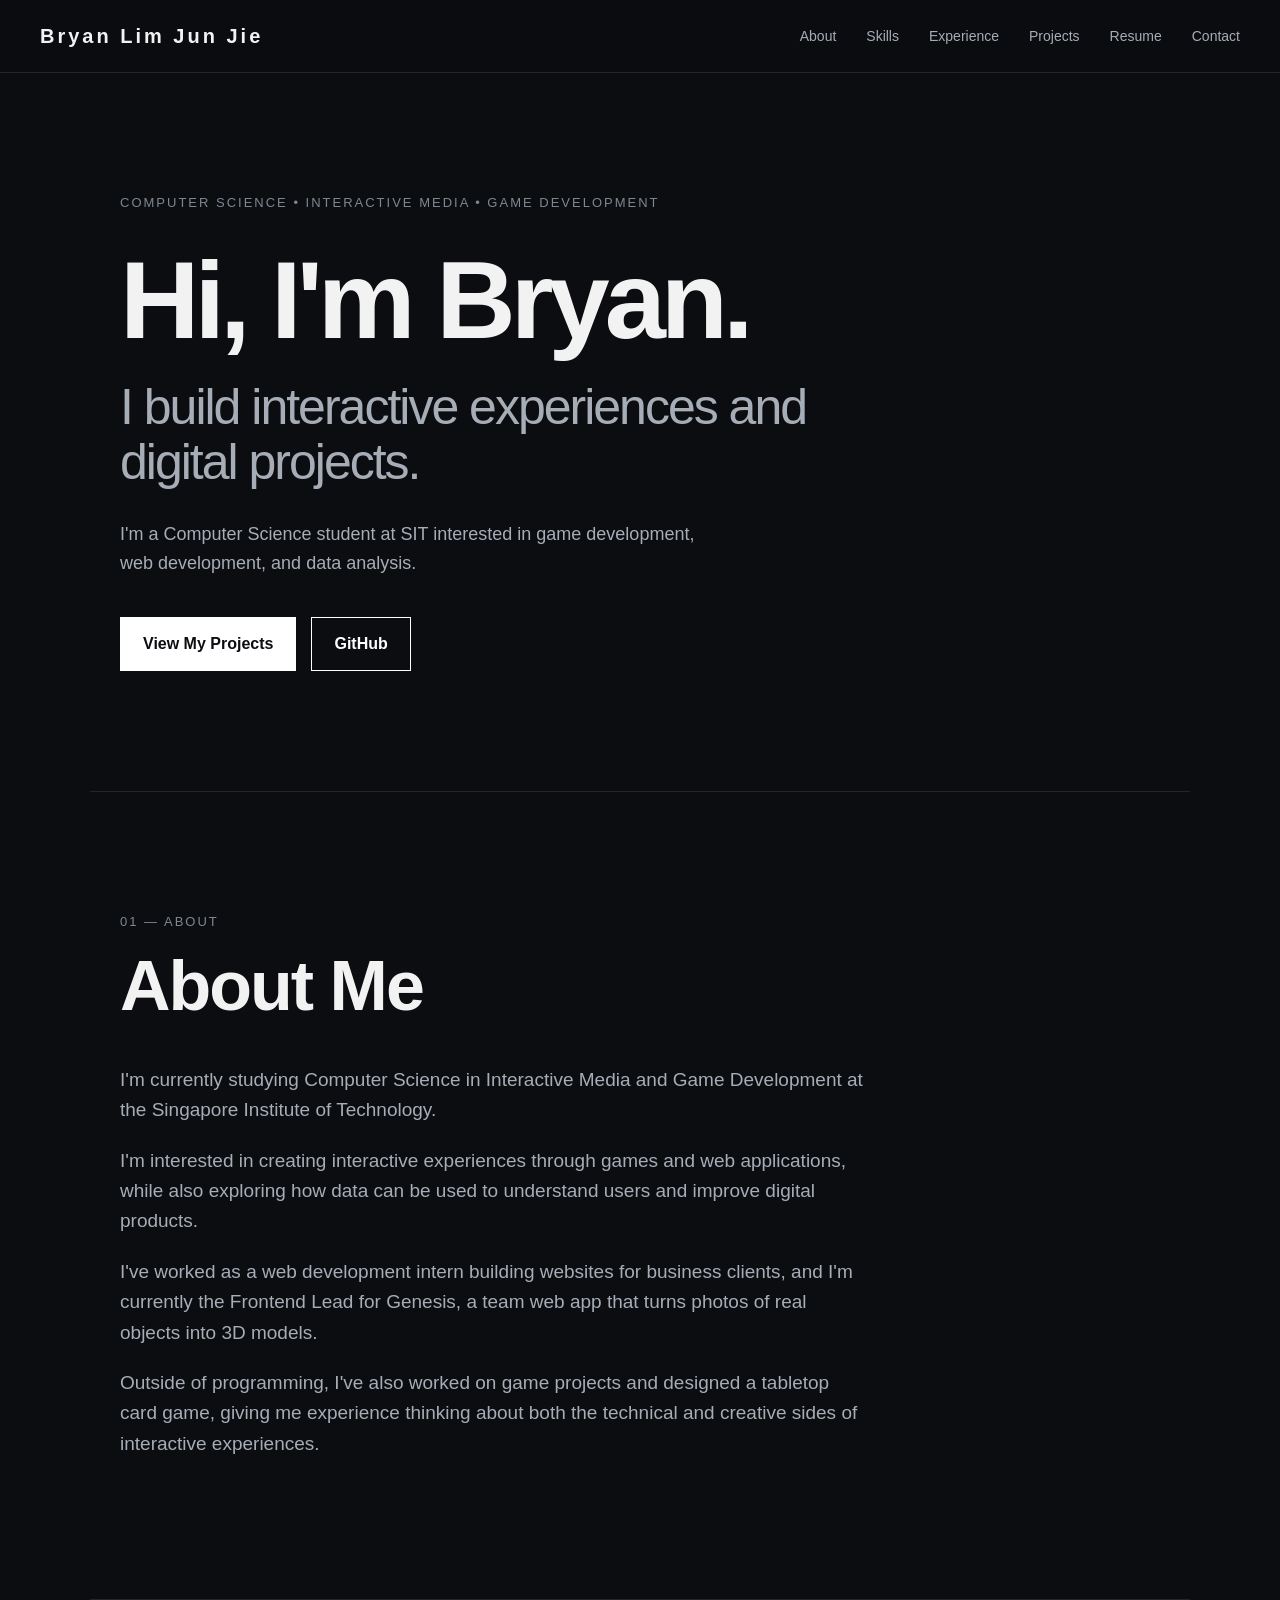
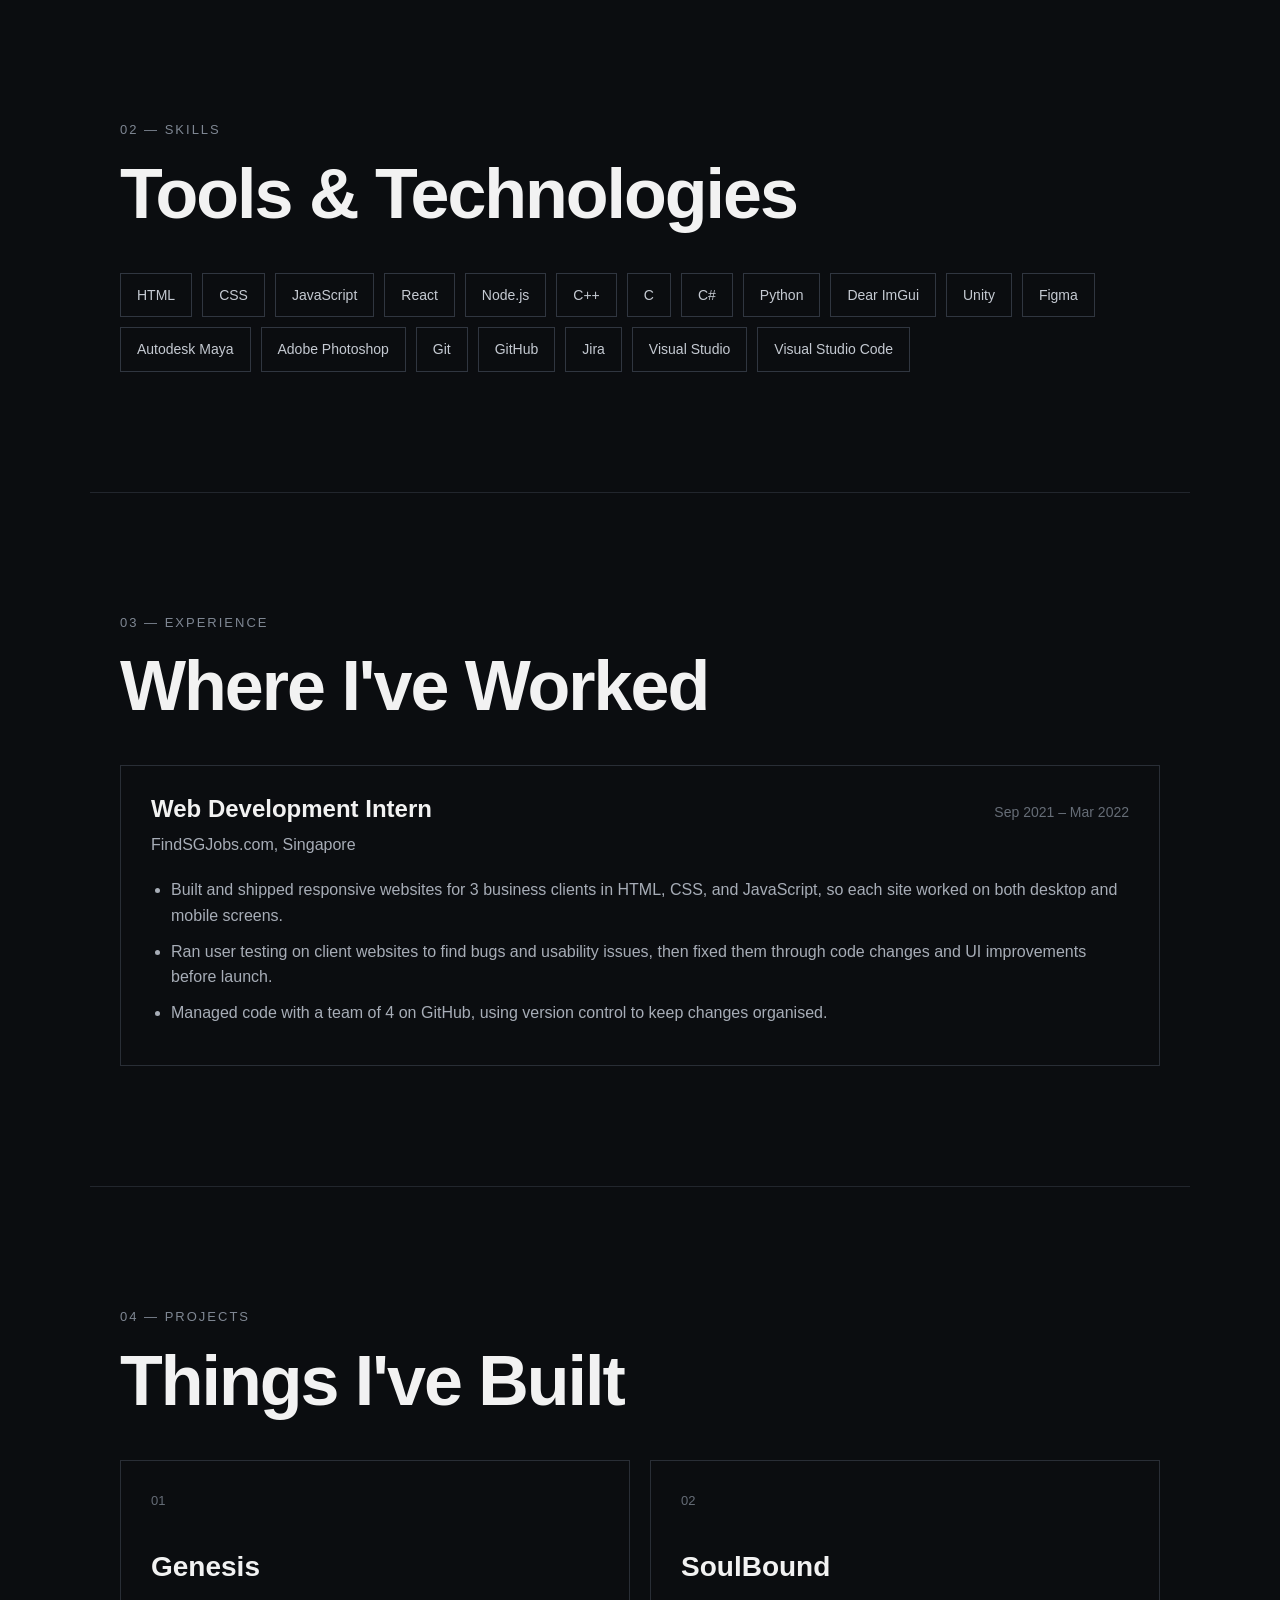
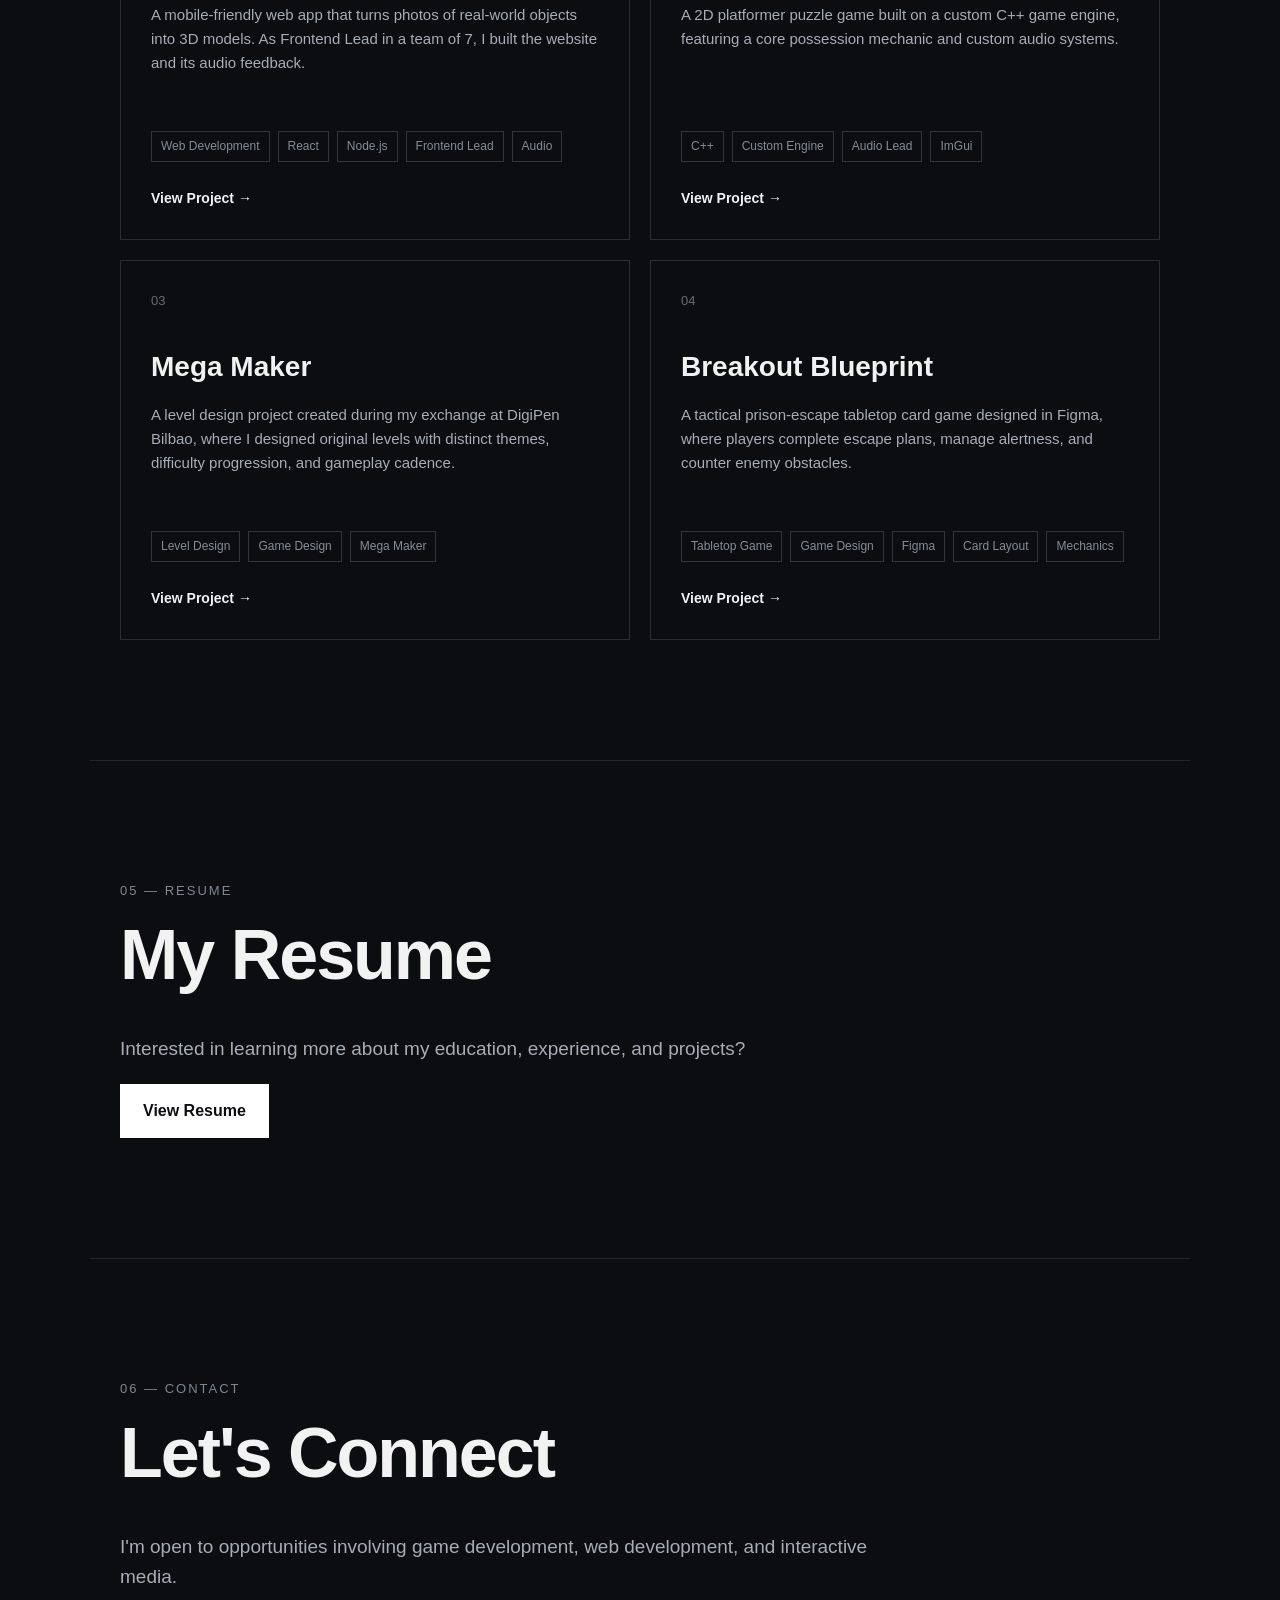
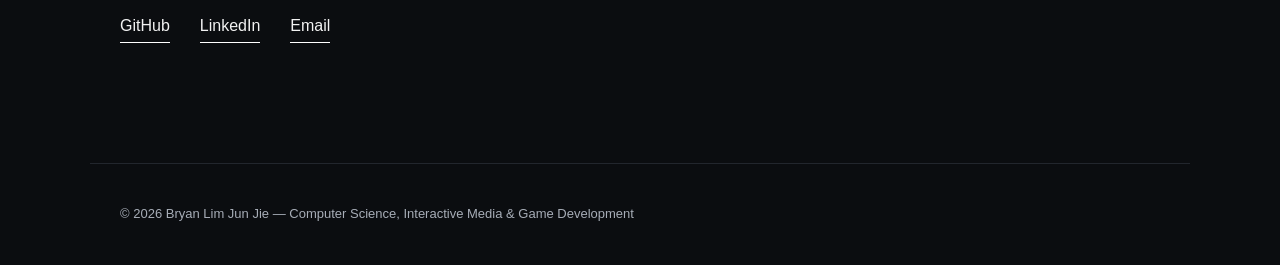
==== index.html @ bdf1694d "Add files via upload" ====
<!DOCTYPE html>
<html lang="en">

<head>
    <meta charset="UTF-8">
    <meta name="viewport" content="width=device-width, initial-scale=1.0">

    <title>Bryan | CS Student & Game Developer</title>

    <meta name="description" content="Portfolio of Bryan Lim Jun Jie, a Computer Science student in Interactive Media and Game Development. Web development, game engine tools, and game design projects.">

    <!-- Link preview when shared on LinkedIn and other sites -->
    <meta property="og:title" content="Bryan Lim Jun Jie | Portfolio">
    <meta property="og:description" content="Web development, game engine tools, and game design projects.">
    <meta property="og:url" content="https://bryanlim-dev.github.io/">
    <meta property="og:type" content="website">

    <link rel="stylesheet" href="style.css">
</head>

<body>

    <!-- Navigation -->
    <nav>
        <div class="logo">Bryan Lim Jun Jie</div>

        <div class="nav-links">
            <a href="#about">About</a>
            <a href="#skills">Skills</a>
            <a href="#experience">Experience</a>
            <a href="#projects">Projects</a>
            <a href="#resume">Resume</a>
            <a href="#contact">Contact</a>
        </div>
    </nav>


    <!-- Hero Section -->
    <section class="hero">

        <p class="eyebrow">COMPUTER SCIENCE • INTERACTIVE MEDIA • GAME DEVELOPMENT</p>

        <h1>
            Hi, I'm Bryan.
        </h1>

        <h2>
            I build interactive experiences and digital projects.
        </h2>

        <p class="hero-description">
            I'm a Computer Science student at SIT interested in
            game development, web development, and data analysis.
        </p>

        <div class="hero-buttons">
            <a href="#projects" class="button">View My Projects</a>
            <a href="https://github.com/bryanlim-dev" class="button secondary" target="_blank" rel="noopener noreferrer">
                GitHub
            </a>
        </div>

    </section>


    <!-- About -->
    <section id="about">

        <p class="section-label">01 — ABOUT</p>

        <h2>About Me</h2>

        <p>
            I'm currently studying Computer Science in Interactive Media
            and Game Development at the Singapore Institute of Technology.
        </p>

        <p>
            I'm interested in creating interactive experiences through
            games and web applications, while also exploring how data
            can be used to understand users and improve digital products.
        </p>

        <p>
            I've worked as a web development intern building websites
            for business clients, and I'm currently the Frontend Lead
            for Genesis, a team web app that turns photos of real
            objects into 3D models.
        </p>

        <p>
            Outside of programming, I've also worked on game projects
            and designed a tabletop card game, giving me experience
            thinking about both the technical and creative sides of
            interactive experiences.
        </p>

    </section>


    <!-- Skills -->
    <section id="skills">

        <p class="section-label">02 — SKILLS</p>

        <h2>Tools & Technologies</h2>

        <div class="skills-list">

            <span>HTML</span>
            <span>CSS</span>
            <span>JavaScript</span>
            <span>React</span>
            <span>Node.js</span>
            <span>C++</span>
            <span>C</span>
            <span>C#</span>
            <span>Python</span>
            <span>Dear ImGui</span>
            <span>Unity</span>
            <span>Figma</span>
            <span>Autodesk Maya</span>
            <span>Adobe Photoshop</span>
            <span>Git</span>
            <span>GitHub</span>
            <span>Jira</span>
            <span>Visual Studio</span>
            <span>Visual Studio Code</span>

        </div>

    </section>


    <!-- Experience -->
    <section id="experience">

        <p class="section-label">03 — EXPERIENCE</p>

        <h2>Where I've Worked</h2>

        <article class="experience-item">

            <div class="experience-header">
                <h3>Web Development Intern</h3>
                <p class="experience-date">Sep 2021 – Mar 2022</p>
            </div>

            <p class="experience-company">FindSGJobs.com, Singapore</p>

            <ul>
                <li>Built and shipped responsive websites for 3 business clients in HTML, CSS, and JavaScript, so each site worked on both desktop and mobile screens.</li>
                <li>Ran user testing on client websites to find bugs and usability issues, then fixed them through code changes and UI improvements before launch.</li>
                <li>Managed code with a team of 4 on GitHub, using version control to keep changes organised.</li>
            </ul>

        </article>

    </section>


    <!-- Projects -->
    <section id="projects">

        <p class="section-label">04 — PROJECTS</p>

        <h2>Things I've Built</h2>

        <div class="projects">

            <!-- Project 1: Genesis -->
            <article class="project-card">

                <p class="project-number">01</p>

                <h3>Genesis</h3>

                <p>
                    A mobile-friendly web app that turns photos of real-world objects into 3D models. As Frontend Lead in a team of 7, I built the website and its audio feedback.
                </p>

                <div class="project-tags">
                    <span>Web Development</span>
                    <span>React</span>
                    <span>Node.js</span>
                    <span>Frontend Lead</span>
                    <span>Audio</span>
                </div>

                <a href="projects/genesis.html" class="project-link">
                    View Project →
                </a>

            </article>


            <!-- Project 2: SoulBound -->
            <article class="project-card">

                <p class="project-number">02</p>

                <h3>SoulBound</h3>

                <p>
                    A 2D platformer puzzle game built on a custom C++ game engine, featuring a core possession mechanic and custom audio systems.
                </p>

                <div class="project-tags">
                    <span>C++</span>
                    <span>Custom Engine</span>
                    <span>Audio Lead</span>
                    <span>ImGui</span>
                </div>

                <a href="projects/soulbound.html" class="project-link">
                    View Project →
                </a>

            </article>


            <!-- Project 3: Mega Maker -->
            <article class="project-card">

                <p class="project-number">03</p>

                <h3>Mega Maker</h3>

                <p>
                    A level design project created during my exchange at
                    DigiPen Bilbao, where I designed original levels with
                    distinct themes, difficulty progression, and gameplay cadence.
                </p>

                <div class="project-tags">
                    <span>Level Design</span>
                    <span>Game Design</span>
                    <span>Mega Maker</span>
                </div>

                <a href="projects/mega-maker.html" class="project-link">
                    View Project →
                </a>

            </article>


            <!-- Project 4: Tabletop Card Game -->
            <article class="project-card">

                <p class="project-number">04</p>

                <h3>Breakout Blueprint</h3>

                <p>
                    A tactical prison-escape tabletop card game designed in Figma, where players complete escape plans, manage alertness, and counter enemy obstacles.
                </p>

                <div class="project-tags">
                    <span>Tabletop Game</span>
                    <span>Game Design</span>
                    <span>Figma</span>
                    <span>Card Layout</span>
                    <span>Mechanics</span>
                </div>

                <a href="projects/breakout-blueprint.html" class="project-link">
                    View Project →
                </a>

            </article>


        </div>

    </section>


    <!-- Resume -->
    <section id="resume">

        <p class="section-label">05 — RESUME</p>

        <h2>My Resume</h2>

        <p>
            Interested in learning more about my education,
            experience, and projects?
        </p>

        <a href="resume/BryanLimJunJie-Resume.pdf" class="button" target="_blank" rel="noopener noreferrer">
            View Resume
        </a>

    </section>


    <!-- Contact -->
    <section id="contact">

        <p class="section-label">06 — CONTACT</p>

        <h2>Let's Connect</h2>

        <p>
            I'm open to opportunities involving game development,
            web development, and interactive media.
        </p>

        <div class="contact-links">

            <a href="https://github.com/bryanlim-dev" target="_blank" rel="noopener noreferrer">
                GitHub
            </a>

            <a href="https://www.linkedin.com/in/bryanlim3/" target="_blank" rel="noopener noreferrer">
                LinkedIn
            </a>

            <a href="mailto:limbryanjj@gmail.com">
                Email
            </a>

        </div>

    </section>


    <footer>
        <p>
            © 2026 Bryan Lim Jun Jie — Computer Science, Interactive Media & Game Development
        </p>
    </footer>

</body>
</html>
---- style.css ----
/* =========================
   BASE STYLES
========================= */

* {
    margin: 0;
    padding: 0;
    box-sizing: border-box;
}

html {
    scroll-behavior: smooth;
}

body {
    font-family: Arial, Helvetica, sans-serif;
    background: #0b0d10;
    color: #f2f2f2;
    line-height: 1.6;
}

h1,
h2,
h3 {
    line-height: 1.1;
}

p {
    color: #a7adb7;
}

a {
    color: inherit;
    text-decoration: none;
}

section {
    max-width: 1100px;
    margin: 0 auto;
    padding: 120px 30px;
}

header.hero {
    max-width: 1100px;
    margin: 0 auto;
    padding: 120px 30px;
}


/* =========================
   NAVIGATION
========================= */

nav {
    position: sticky;
    top: 0;
    z-index: 100;
    display: flex;
    justify-content: space-between;
    align-items: center;
    padding: 20px 40px;
    background: rgba(11, 13, 16, 0.9);
    backdrop-filter: blur(10px);
    border-bottom: 1px solid #22262d;
}

.logo {
    font-size: 20px;
    font-weight: 700;
    letter-spacing: 3px;
}

.nav-links {
    display: flex;
    gap: 30px;
}

    .nav-links a {
        color: #a7adb7;
        font-size: 14px;
        transition: color 0.2s ease;
    }

        .nav-links a:hover {
            color: #ffffff;
        }

.back-link {
    color: #a7adb7;
    font-size: 14px;
    transition: color 0.2s ease;
}

    .back-link:hover {
        color: #ffffff;
    }


/* =========================
   HERO & TYPOGRAPHY
========================= */

.hero {
    min-height: 70vh;
    display: flex;
    flex-direction: column;
    justify-content: center;
    align-items: flex-start;
}

.eyebrow {
    color: #7f8793;
    font-size: 13px;
    letter-spacing: 2px;
    margin-bottom: 25px;
}

.hero h1 {
    font-size: clamp(60px, 10vw, 110px);
    letter-spacing: -5px;
    margin-bottom: 20px;
}

.hero h2 {
    max-width: 700px;
    font-size: clamp(28px, 5vw, 50px);
    font-weight: 400;
    color: #a7adb7;
    margin-bottom: 30px;
}

.hero-description {
    max-width: 600px;
    font-size: 18px;
    margin-bottom: 40px;
}

.section-label {
    color: #7f8793;
    font-size: 13px;
    letter-spacing: 2px;
    margin-bottom: 15px;
}

section h2 {
    font-size: clamp(40px, 6vw, 70px);
    letter-spacing: -2px;
    margin-bottom: 40px;
}


/* =========================
   BUTTONS
========================= */

.hero-buttons {
    display: flex;
    gap: 15px;
    flex-wrap: wrap;
}

.button {
    display: inline-block;
    padding: 13px 22px;
    background: #ffffff;
    color: #0b0d10;
    font-weight: 600;
    border: 1px solid #ffffff;
    transition: all 0.2s ease;
}

    .button:hover {
        background: transparent;
        color: #ffffff;
    }

    .button.secondary {
        background: transparent;
        color: #ffffff;
    }

        .button.secondary:hover {
            background: #ffffff;
            color: #0b0d10;
        }


/* =========================
   HOME SECTIONS
========================= */

#about,
#skills,
#experience,
#projects,
#resume,
#contact {
    border-top: 1px solid #22262d;
}

    #about p:not(.section-label),
    #resume > p:not(.section-label),
    #contact > p:not(.section-label) {
        max-width: 750px;
        font-size: 19px;
        margin-bottom: 20px;
    }

.skills-list {
    display: flex;
    flex-wrap: wrap;
    gap: 10px;
}

    .skills-list span {
        padding: 10px 16px;
        border: 1px solid #303640;
        color: #c5cad2;
        font-size: 14px;
    }

.projects {
    display: grid;
    grid-template-columns: repeat(2, 1fr);
    gap: 20px;
}

.project-card {
    min-height: 380px;
    padding: 30px;
    border: 1px solid #292e36;
    display: flex;
    flex-direction: column;
    transition: transform 0.2s ease, border-color 0.2s ease;
}

    .project-card:hover {
        transform: translateY(-5px);
        border-color: #6f7782;
    }

.project-number {
    color: #666d77;
    font-size: 13px;
    margin-bottom: 40px;
}

.project-card h3 {
    font-size: 28px;
    margin-bottom: 20px;
}

.project-card > p:not(.project-number) {
    font-size: 15px;
    margin-bottom: 25px;
}

.project-tags {
    display: flex;
    flex-wrap: wrap;
    gap: 8px;
    margin-top: auto;
    margin-bottom: 25px;
}

    .project-tags span {
        font-size: 12px;
        color: #858c97;
        border: 1px solid #303640;
        padding: 5px 9px;
    }

.project-link {
    font-weight: 600;
    font-size: 14px;
}

    .project-link:hover {
        text-decoration: underline;
    }

/* Experience */
.experience-item {
    border: 1px solid #292e36;
    padding: 30px;
}

.experience-header {
    display: flex;
    justify-content: space-between;
    align-items: baseline;
    flex-wrap: wrap;
    gap: 10px;
}

    .experience-header h3 {
        font-size: 24px;
    }

.experience-date {
    color: #666d77;
    font-size: 14px;
}

.experience-company {
    margin: 8px 0 20px;
}

.experience-item ul {
    padding-left: 20px;
    color: #a7adb7;
}

    .experience-item li {
        margin-bottom: 10px;
    }

.contact-links {
    display: flex;
    gap: 30px;
}

    .contact-links a {
        border-bottom: 1px solid #ffffff;
        padding-bottom: 4px;
    }

        .contact-links a:hover {
            opacity: 0.6;
        }


/* =========================
   MEGA MAKER LAYOUTS
========================= */

/* Overview Section */
.project-info {
    display: grid;
    grid-template-columns: 1fr 300px;
    gap: 40px;
    align-items: start;
    margin-top: 30px;
}

.project-description p {
    font-size: 18px;
    margin-bottom: 20px;
}

.project-details {
    display: flex;
    flex-direction: column;
    gap: 20px;
    padding: 24px;
    border: 1px solid #292e36;
    background: #0f1217;
}

.detail-title {
    font-size: 12px;
    letter-spacing: 1.5px;
    color: #666d77;
    text-transform: uppercase;
    margin-bottom: 4px;
}

.detail-value {
    color: #f2f2f2;
    font-size: 15px;
    font-weight: 500;
}

/* Design Section */
.design-image {
    margin-top: 40px;
}

    .design-image img {
        width: 100%;
        max-width: 1000px;
        height: auto;
        border: 1px solid #292e36;
        display: block;
    }

.caption {
    font-size: 14px;
    color: #666d77;
    margin-top: 10px;
}

/* Level Showcase */
.levels {
    display: grid;
    grid-template-columns: repeat(3, 1fr);
    gap: 20px;
    margin-top: 40px;
}

.level-card {
    border: 1px solid #292e36;
    background: #0f1217;
    display: flex;
    flex-direction: column;
}

.level-video {
    width: 100%;
    aspect-ratio: 16 / 9;
    border: none;
    border-bottom: 1px solid #292e36;
}

.level-content {
    padding: 25px;
    display: flex;
    flex-direction: column;
    flex-grow: 1;
}

.level-number {
    color: #666d77;
    font-size: 13px;
    margin-bottom: 15px;
}

.level-content h3 {
    font-size: 22px;
    margin-bottom: 15px;
}

.level-content p {
    font-size: 14px;
    margin-bottom: 20px;
}

.difficulty {
    margin-top: auto;
    align-self: flex-start;
    font-size: 11px;
    letter-spacing: 1px;
    padding: 4px 10px;
    border: 1px solid #303640;
    color: #a7adb7;
    font-weight: 600;
}

/* Design Process Grid */
.process-grid {
    display: grid;
    grid-template-columns: repeat(3, 1fr);
    gap: 20px;
    margin-top: 40px;
}

.process-card {
    border: 1px solid #292e36;
    padding: 30px;
}

.process-number {
    color: #666d77;
    font-size: 13px;
    margin-bottom: 20px;
}

.process-card h3 {
    font-size: 22px;
    margin-bottom: 15px;
}

.process-card p {
    font-size: 15px;
}

/* Takeaways Section */
.takeaways p {
    max-width: 750px;
    font-size: 18px;
    margin-bottom: 20px;
}


/* =========================
   FOOTER
========================= */

footer {
    max-width: 1100px;
    margin: 0 auto;
    padding: 40px 30px;
    border-top: 1px solid #22262d;
}

    footer p {
        font-size: 13px;
    }


/* =========================
   MOBILE RESPONSIVENESS
========================= */

@media (max-width: 800px) {
    nav {
        padding: 18px 20px;
    }

    /* Keep the links on mobile, wrapped under the logo */
    nav {
        flex-direction: column;
        gap: 10px;
    }

    .nav-links {
        flex-wrap: wrap;
        justify-content: center;
        gap: 8px 18px;
    }

    section,
    header.hero {
        padding: 80px 20px;
    }

    .hero h1 {
        letter-spacing: -3px;
    }

    .projects,
    .project-info,
    .levels,
    .process-grid {
        grid-template-columns: 1fr;
    }

    .contact-links {
        flex-direction: column;
        gap: 15px;
    }
}
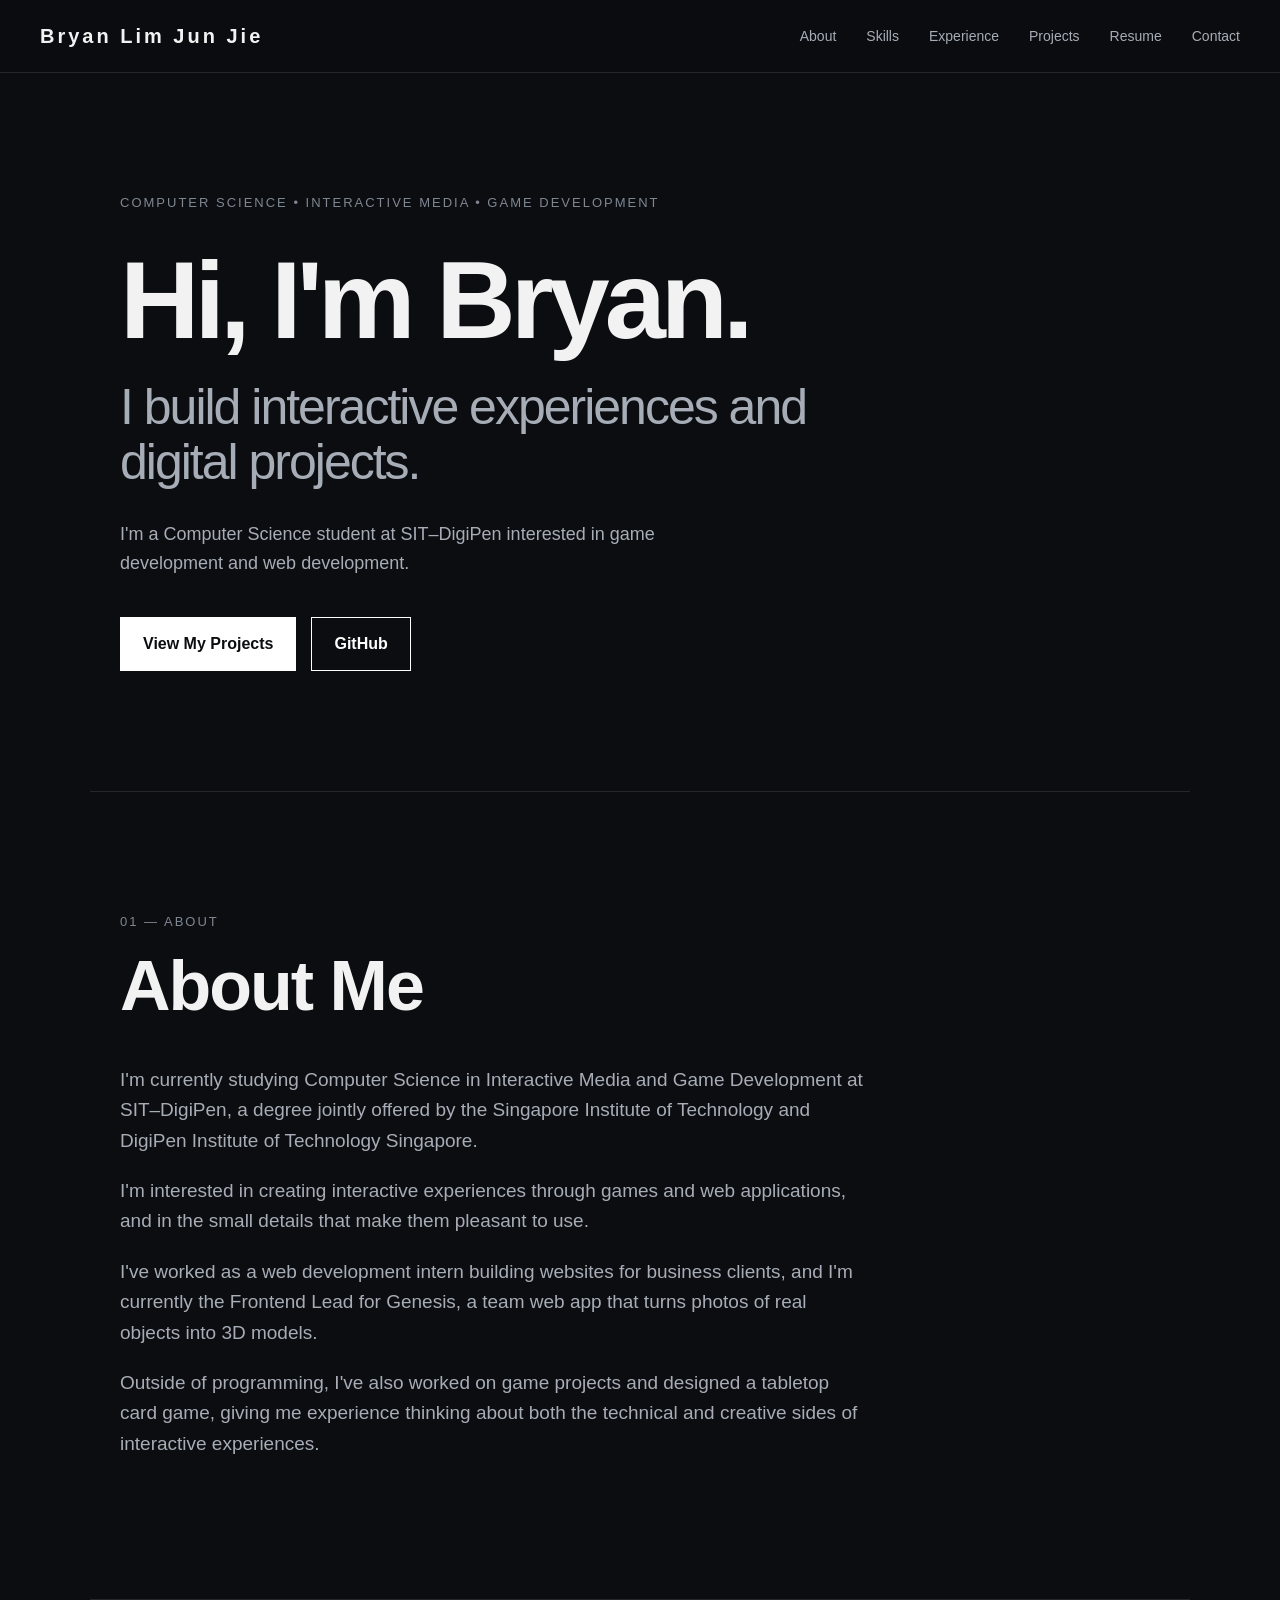
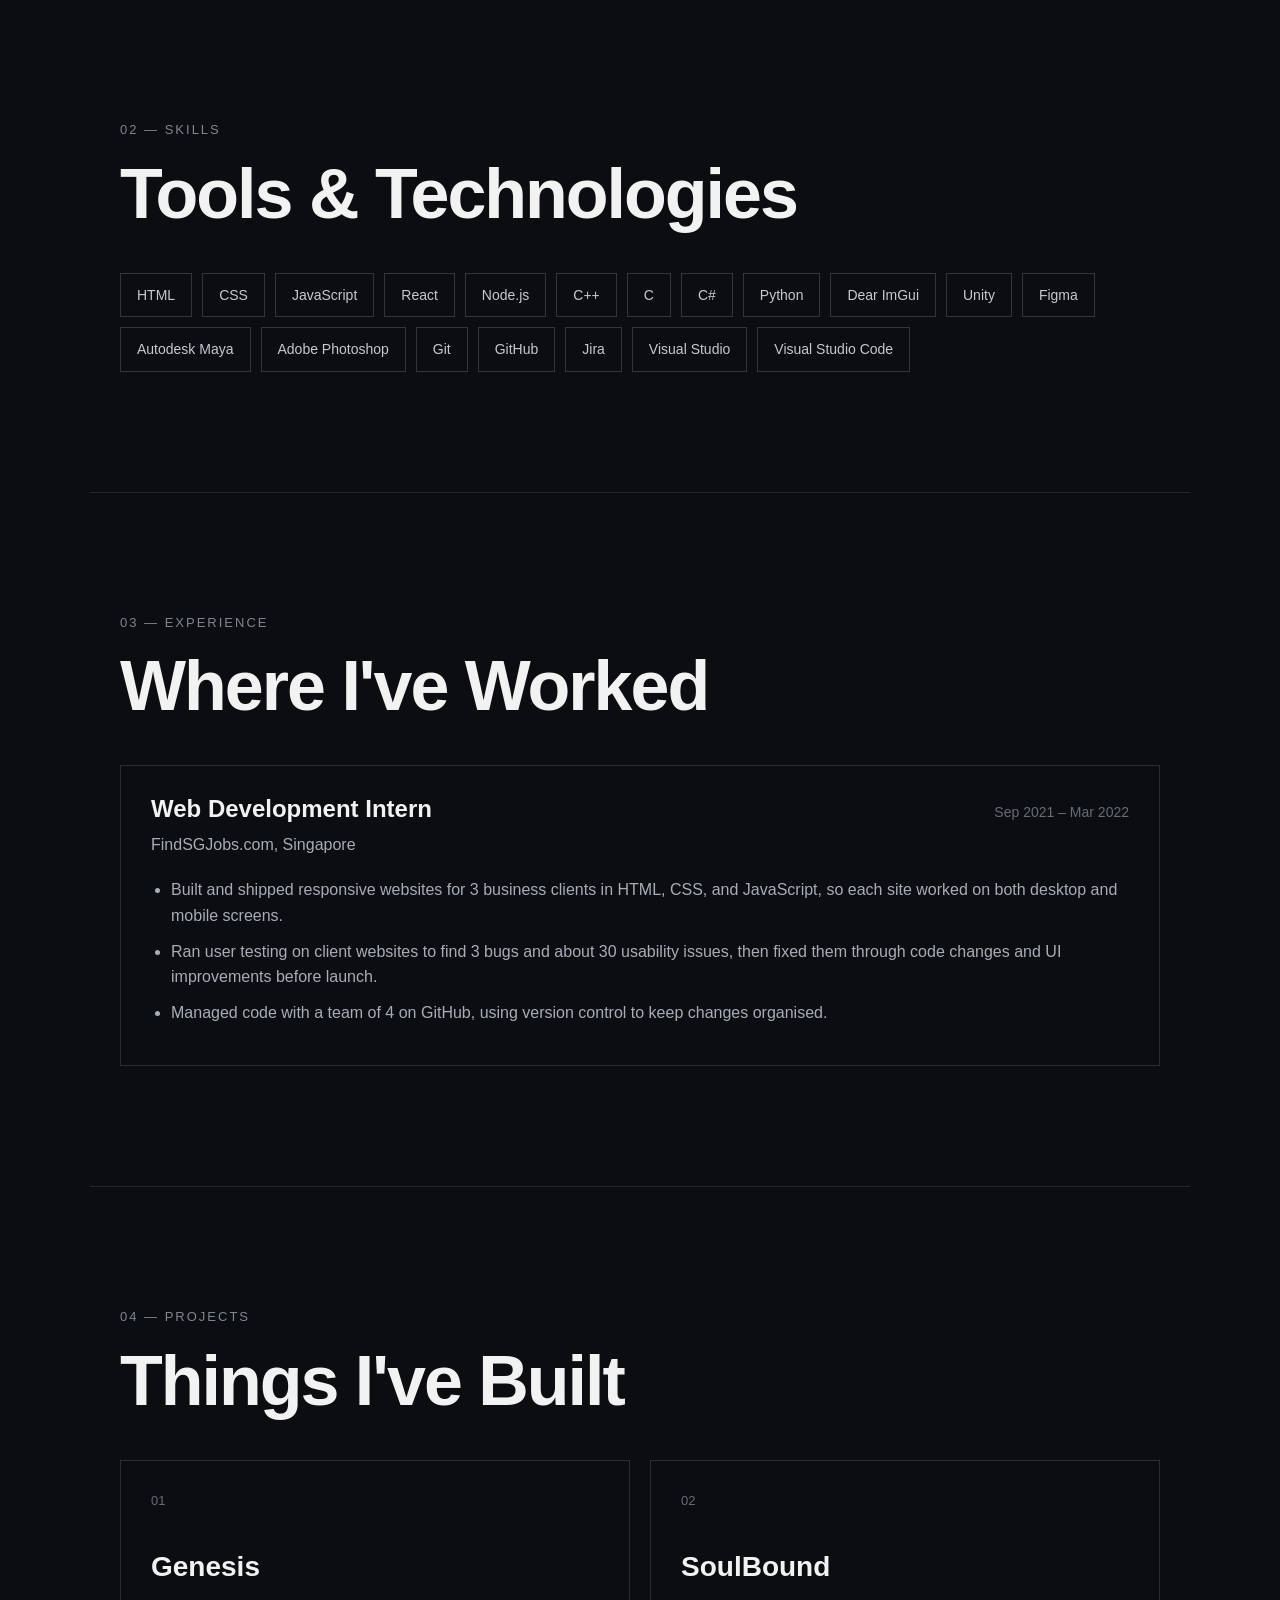
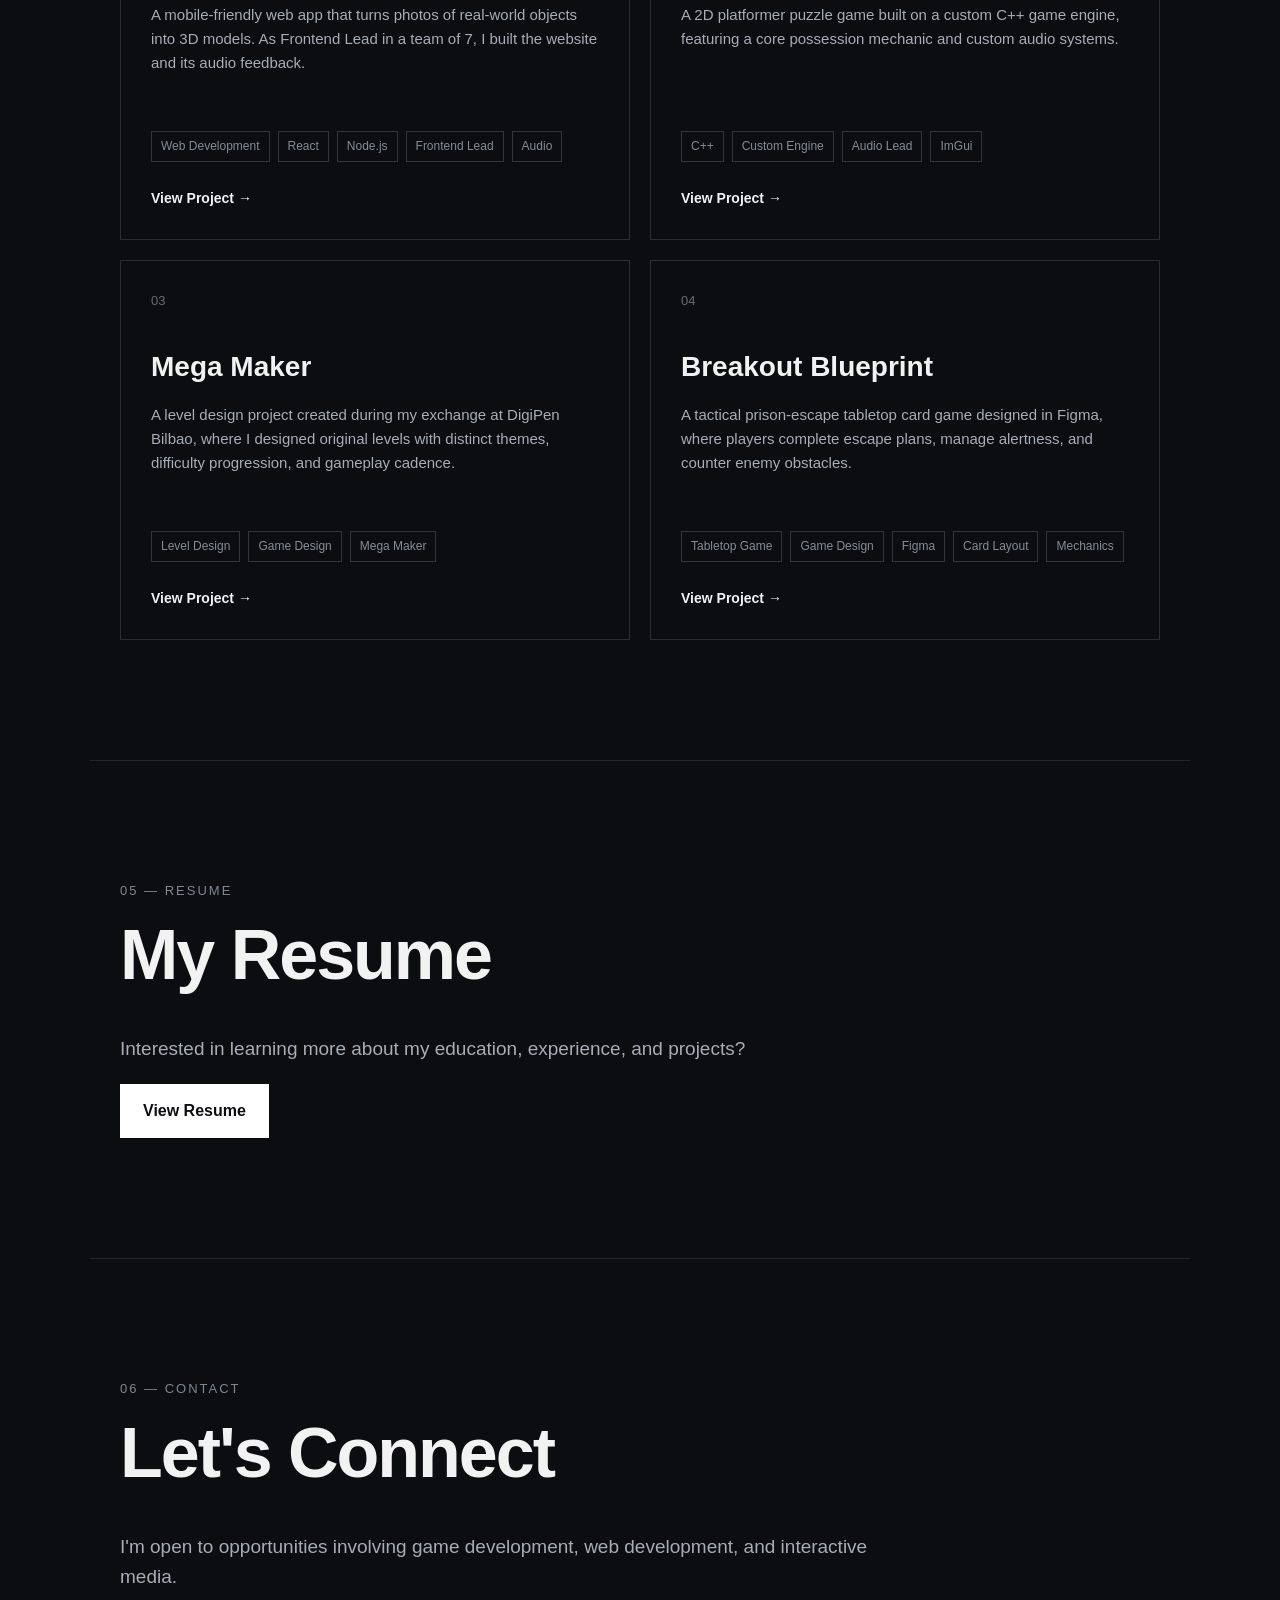
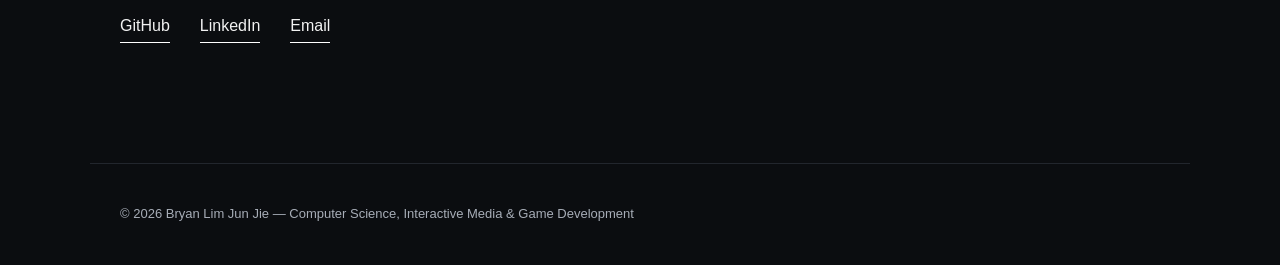
==== commit dbefc055: "Revise personal description and experience details Updated personal information and improved details" ====
--- a/index.html
+++ b/index.html
@@ -49,8 +49,8 @@
         </h2>
 
         <p class="hero-description">
-            I'm a Computer Science student at SIT interested in
-            game development, web development, and data analysis.
+            I'm a Computer Science student at SIT–DigiPen interested in
+            game development and web development.
         </p>
 
         <div class="hero-buttons">
@@ -72,13 +72,15 @@
 
         <p>
             I'm currently studying Computer Science in Interactive Media
-            and Game Development at the Singapore Institute of Technology.
+            and Game Development at SIT–DigiPen, a degree jointly offered
+            by the Singapore Institute of Technology and DigiPen Institute
+            of Technology Singapore.
         </p>
 
         <p>
             I'm interested in creating interactive experiences through
-            games and web applications, while also exploring how data
-            can be used to understand users and improve digital products.
+            games and web applications, and in the small details that
+            make them pleasant to use.
         </p>
 
         <p>
@@ -150,7 +152,7 @@
 
             <ul>
                 <li>Built and shipped responsive websites for 3 business clients in HTML, CSS, and JavaScript, so each site worked on both desktop and mobile screens.</li>
-                <li>Ran user testing on client websites to find bugs and usability issues, then fixed them through code changes and UI improvements before launch.</li>
+                <li>Ran user testing on client websites to find 3 bugs and about 30 usability issues, then fixed them through code changes and UI improvements before launch.</li>
                 <li>Managed code with a team of 4 on GitHub, using version control to keep changes organised.</li>
             </ul>
 
